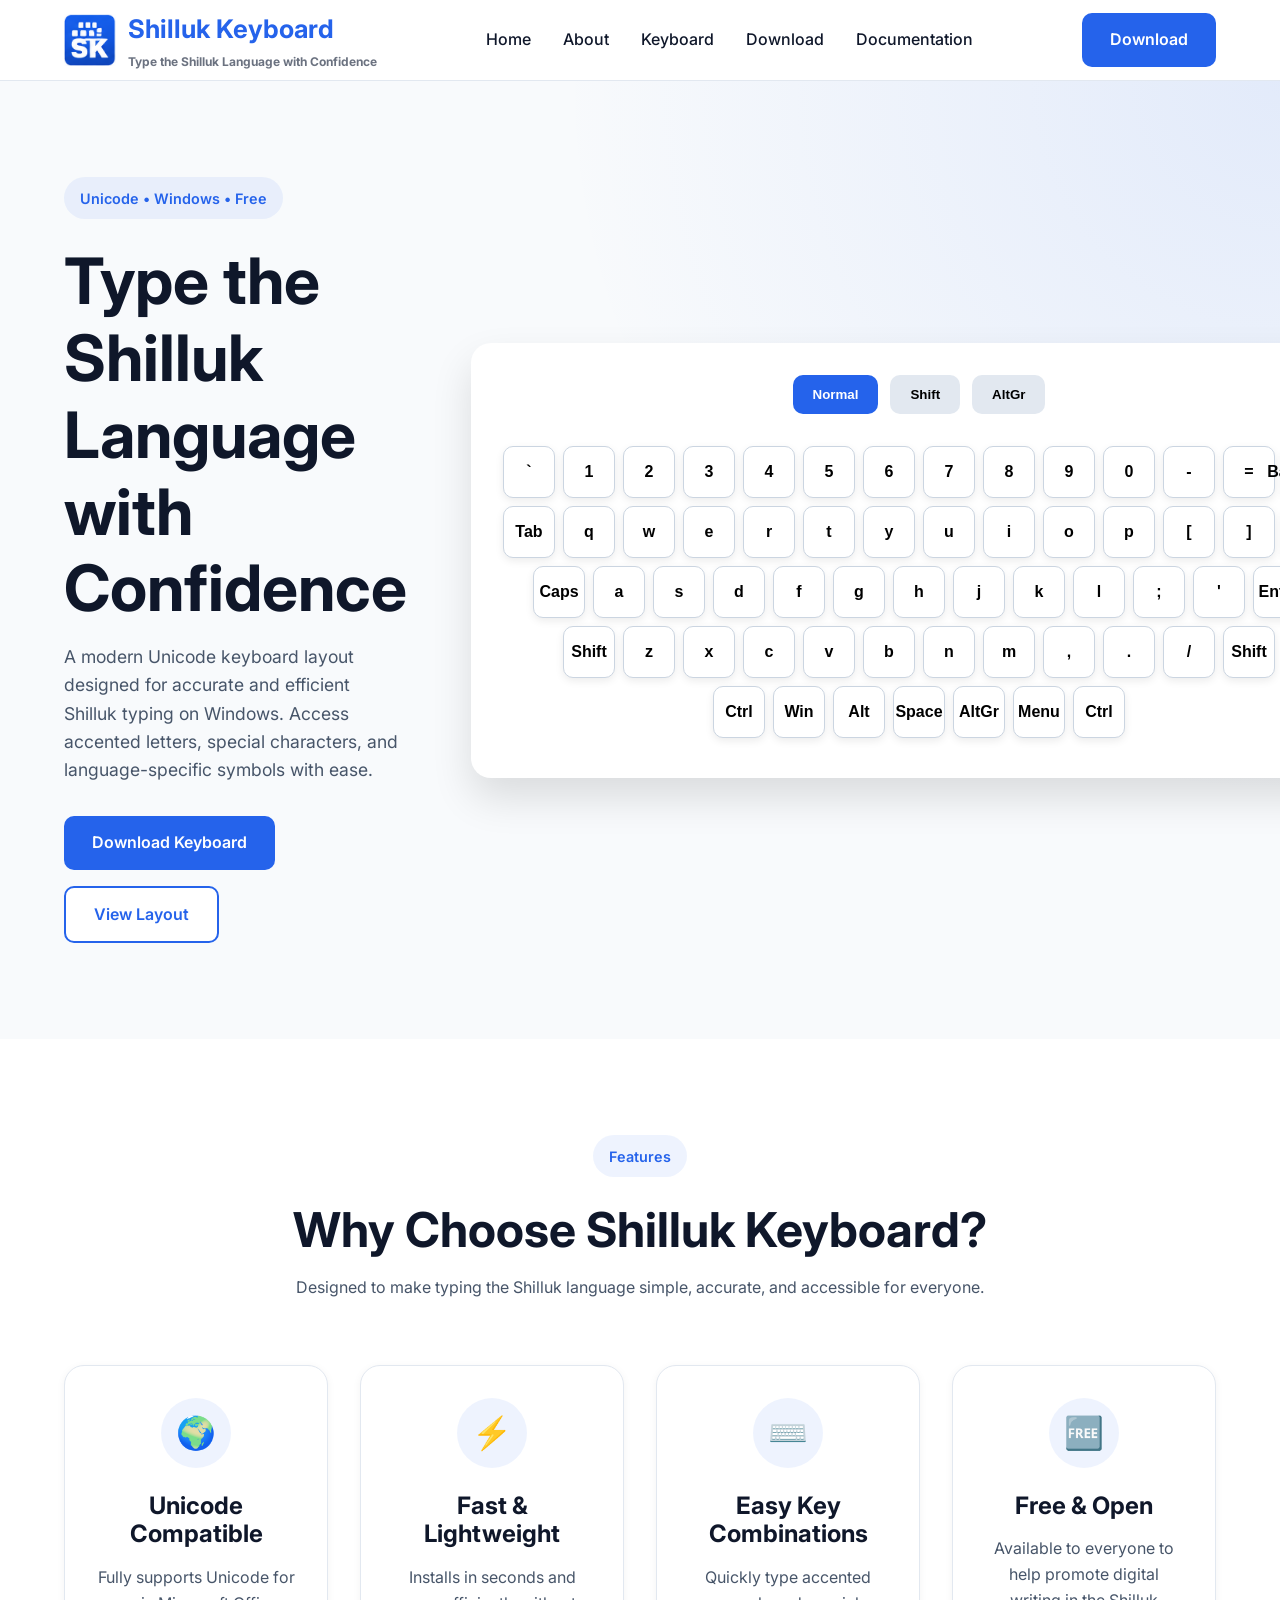
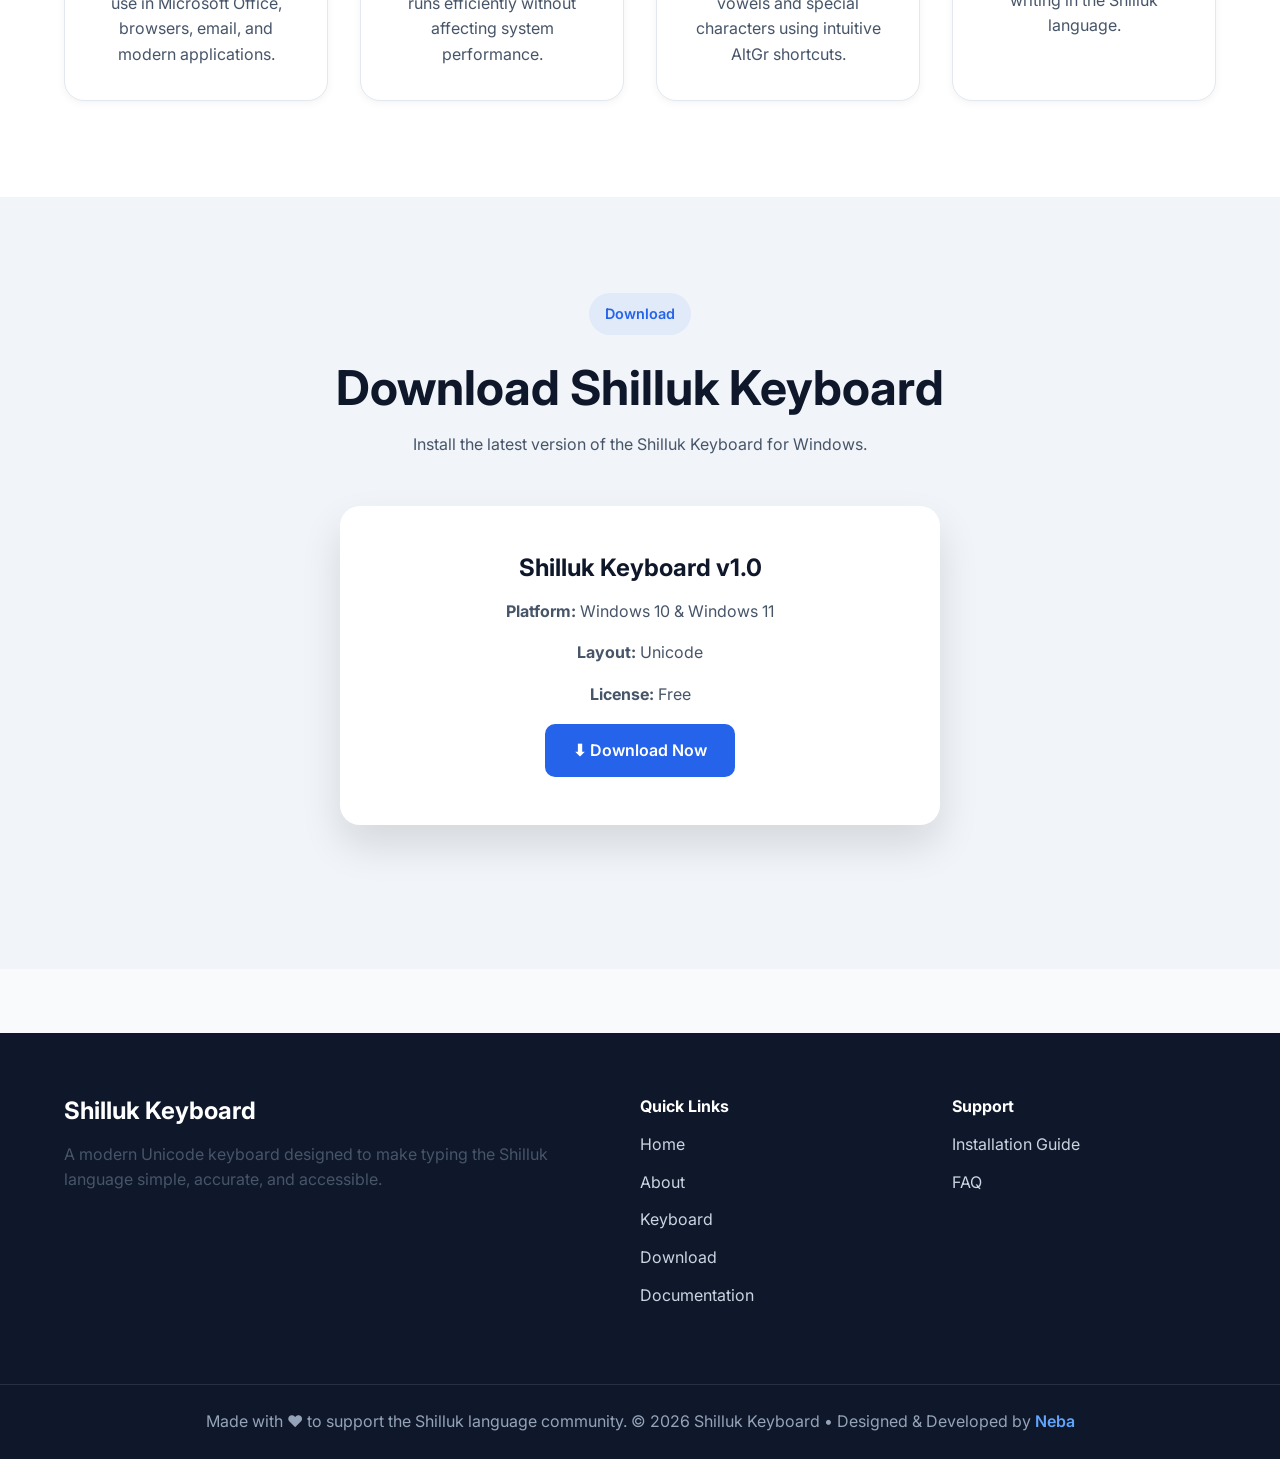
==== index.html @ 6bb29a03 "Add files via upload" ====
<!DOCTYPE html>
<html lang="en">
<head>

    <meta charset="UTF-8">
    <meta name="viewport" content="width=device-width, initial-scale=1.0">

    <title>Shilluk Keyboard</title>

    <meta name="description"
          content="A modern Unicode keyboard for typing the Shilluk language on Windows.">

    <!-- Google Font -->
    <link rel="preconnect" href="https://fonts.googleapis.com">
    <link rel="preconnect" href="https://fonts.gstatic.com" crossorigin>

    <link href="https://fonts.googleapis.com/css2?family=Inter:wght@300;400;500;600;700;800&display=swap"
          rel="stylesheet">

    <!-- CSS -->
    <link rel="stylesheet" href="assets/css/style.css">

</head>

<body>

<!-- ==========================================
     NAVBAR
=========================================== -->

<header>

    <div class="container">

        <nav class="navbar">

            <a href="index.html" class="logo">

    <img src="assets/css/Images/Logo.png" alt="Shilluk Keyboard Logo">

    <div class="logo-text">
        <span class="logo-title">Shilluk Keyboard</span>
        <span class="logo-subtitle">Type the Shilluk Language with Confidence</span>
    </div>

</a>
                <ul class="nav-links">

                <li><a href="index.html">Home</a></li>
                <li><a href="about.html">About</a></li>
                <li><a href="keyboard.html">Keyboard</a></li>
                <li><a href="download.html">Download</a></li>
                <li><a href="documentation.html">Documentation</a></li>

</ul>

            <a href="download.html" class="btn btn-primary">
                Download
            </a>

        </nav>

    </div>

</header>

<!-- ==========================================
     HERO
=========================================== -->

<section class="hero">

    <div class="container hero-content">

        <div class="hero-text">

            <span class="badge">
                Unicode • Windows • Free
            </span>

            <h1>
                Type the Shilluk Language with Confidence
            </h1>

            <p>
                A modern Unicode keyboard layout designed for accurate and
                efficient Shilluk typing on Windows. Access accented letters,
                special characters, and language-specific symbols with ease.
            </p>

            <div class="hero-buttons">

                <a href="download.html" class="btn btn-primary">
                   Download Keyboard
                </a>
               
                <a href="keyboard.html" class="btn btn-outline">
                   View Layout
                </a>

            </div>

        </div>

        <div class="hero-image">

    <div class="keyboard-preview">

       <div class="keyboard-header">

    <button class="layer-btn active" data-layer="normal">Normal</button>

    <button class="layer-btn" data-layer="shift">Shift</button>

    <button class="layer-btn" data-layer="altgr">AltGr</button>

    <p class="keyboard-scroll-hint">
    ← Swipe to see all keys →
   </p>

</div>

        <div id="keyboard"></div>

       </div>

</div>

</div> <!-- Close hero-content -->

</section>
<!-- ==========================================
     FEATURES
=========================================== -->

<section class="features">

    <div class="container">

        <div class="text-center">

            <span class="badge">Features</span>

            <h2>Why Choose Shilluk Keyboard?</h2>

            <p>
                Designed to make typing the Shilluk language simple,
                accurate, and accessible for everyone.
            </p>

        </div>

        <div class="features-grid mt-4">

            <div class="feature-card">

                <div class="feature-icon">🌍</div>

                <h3>Unicode Compatible</h3>

                <p>
                    Fully supports Unicode for use in Microsoft Office,
                    browsers, email, and modern applications.
                </p>

            </div>

            <div class="feature-card">

                <div class="feature-icon">⚡</div>

                <h3>Fast & Lightweight</h3>

                <p>
                    Installs in seconds and runs efficiently without
                    affecting system performance.
                </p>

            </div>

            <div class="feature-card">

                <div class="feature-icon">⌨️</div>

                <h3>Easy Key Combinations</h3>

                <p>
                    Quickly type accented vowels and special characters
                    using intuitive AltGr shortcuts.
                </p>

            </div>

            <div class="feature-card">

                <div class="feature-icon">🆓</div>

                <h3>Free & Open</h3>

                <p>
                    Available to everyone to help promote digital writing
                    in the Shilluk language.
                </p>

            </div>

        </div>

    </div>

</section>
<script src="assets/css/js/keyboard.js"></script>

<!-- ==========================================
     DOWNLOAD
=========================================== -->

<section class="download">

    <div class="container">

        <div class="text-center">

            <span class="badge">Download</span>

            <h2>Download Shilluk Keyboard</h2>

            <p>
                Install the latest version of the Shilluk Keyboard for Windows.
            </p>

        </div>

        <div class="download-card">

            <h3>Shilluk Keyboard v1.0</h3>

            <p><strong>Platform:</strong> Windows 10 & Windows 11</p>

            <p><strong>Layout:</strong> Unicode</p>

            <p><strong>License:</strong> Free</p>

            <a href="downloads/ShillukKeyboard.zip" class="btn btn-primary">
             ⬇ Download Now
            </a>

        </div>

    </div>

</section>

<!-- ==========================================
     FOOTER
=========================================== -->

<footer>

    <div class="container footer-content">

        <div>

            <h3>Shilluk Keyboard</h3>

            <p>
                A modern Unicode keyboard designed to make typing the Shilluk
                language simple, accurate, and accessible.
            </p>

        </div>

        <div>

            <h4>Quick Links</h4>

            <ul class="footer-links">

              <li><a href="index.html">Home</a></li>
              <li><a href="about.html">About</a></li>
              <li><a href="keyboard.html">Keyboard</a></li>
              <li><a href="download.html">Download</a></li>
              <li><a href="documentation.html">Documentation</a></li>

            </ul>

        </div>

        <div>

            <h4>Support</h4>

            <ul class="footer-links">

             <li><a href="documentation.html">Installation Guide</a></li>
             <li><a href="documentation.html">FAQ</a></li>

            </ul>

        </div>

    </div>

    <div class="footer-bottom">

        Made with ❤️ to support the Shilluk language community.

        © 2026 Shilluk Keyboard • Designed & Developed by
<a href="about.html" class="developer-link">Neba</a>

    </div>

</footer>

</body>
</html>
---- assets/css/style.css ----
/* ==========================================================
   Global Styles
   Shilluk Keyboard
========================================================== */

@import url("variables.css");
@import url("components.css");

/* ===========================
   Reset
=========================== */

*,
*::before,
*::after{
    margin:0;
    padding:0;
    box-sizing:border-box;
}

html{
    scroll-behavior:smooth;
}

body{
    font-family:var(--font-family);
    background:var(--background);
    color:var(--text);
    line-height:var(--line-height);
    -webkit-font-smoothing:antialiased;
}

/* ===========================
   Typography
=========================== */

h1,h2,h3,h4,h5,h6{
    font-weight:var(--fw-bold);
    line-height:1.2;
    color:var(--text);
}

h1{
    font-size:clamp(2.8rem,5vw,4.5rem);
}

h2{
    font-size:clamp(2rem,4vw,3rem);
}

h3{
    font-size:1.5rem;
}

p{
    color:var(--text-light);
    margin-top:1rem;
}

a{
    color:inherit;
    text-decoration:none;
}

img{
    max-width:100%;
    display:block;
}

/* ===========================
   Layout
=========================== */

.container{
    width:min(90%, var(--container));
    margin:auto;
}

section{
    padding:6rem 0;
}

/* ===========================
   Buttons
=========================== */

.btn{
    display:inline-flex;
    align-items:center;
    justify-content:center;
    gap:.6rem;

    padding:14px 28px;

    border:none;
    border-radius:var(--radius-md);

    font-weight:600;

    cursor:pointer;

    transition:var(--transition);

    text-decoration:none;
}

.btn-primary{
    background:var(--primary);
    color:white;
}

.btn-primary:hover{
    background:var(--primary-dark);
    transform:translateY(-2px);
    box-shadow:var(--shadow-md);
}

.btn-outline{
    border:2px solid var(--primary);
    color:var(--primary);
    background:white;
}

.btn-outline:hover{
    background:var(--primary);
    color:white;
}

/* ===========================
   Cards
=========================== */

.card{
    background:white;
    border-radius:var(--radius-lg);
    padding:2rem;
    box-shadow:var(--shadow-sm);
    transition:var(--transition);
}

.card:hover{
    transform:translateY(-6px);
    box-shadow:var(--shadow-lg);
}

/* ===========================
   Utilities
=========================== */

.text-center{
    text-align:center;
}

.mt-1{margin-top:1rem;}
.mt-2{margin-top:2rem;}
.mt-3{margin-top:3rem;}
.mt-4{margin-top:4rem;}

.grid{
    display:grid;
    gap:2rem;
}

/* ===========================
   Responsive
=========================== */

@media(max-width:768px){

    section{
        padding:4rem 0;
    }

    .btn{
        width:100%;
    }

}

/* ==========================================
   MOBILE RESPONSIVE FIX
   ========================================== */

html,
body {
    max-width: 100%;
    overflow-x: hidden;
}

@media (max-width: 768px) {

    .container {
        width: 100%;
        max-width: 100%;
        padding-left: 16px;
        padding-right: 16px;
    }

    /* Navbar */
    .navbar {
        flex-wrap: wrap;
        gap: 12px;
    }

    .logo {
        max-width: 70%;
    }

    .logo img {
        width: 38px;
        height: 38px;
    }

    .logo-title {
        font-size: 18px;
    }

    .logo-subtitle {
        font-size: 9px;
        line-height: 1.3;
    }

    .nav-links {
        display: none;
    }

    .navbar > .btn {
        margin-left: auto;
        padding: 10px 22px;
        font-size: 12px;
    }

    /* Hero */
    .hero {
        min-height: auto;
        padding: 55px 16px 40px;
        text-align: center;
    }

    .hero h1 {
        max-width: 100%;
        font-size: clamp(28px, 8vw, 42px);
        line-height: 1.15;
        overflow-wrap: break-word;
    }

    .hero p {
        max-width: 100%;
        font-size: 14px;
        line-height: 1.7;
    }

    .hero-buttons {
        display: flex;
        flex-direction: column;
        width: 100%;
        gap: 12px;
    }

    .hero-buttons .btn {
        width: 100%;
        max-width: 100%;
    }

   /* Keyboard card — mobile */

.keyboard-card {
    width: 100%;
    max-width: 100%;
    padding: 16px 10px;
    overflow-x: auto;
    overflow-y: hidden;
    -webkit-overflow-scrolling: touch;
}

.keyboard,
#keyboard {
    width: max-content;
    min-width: 680px;
    max-width: none;
}

.keyboard-row {
    display: flex;
    width: max-content;
    min-width: 680px;
    gap: 5px;
    margin-bottom: 6px;
}

.keyboard .key,
#keyboard .key {
    flex: 0 0 42px;
    width: 42px;
    min-width: 42px;
    height: 40px;
    padding: 4px;
    font-size: 12px;
    border-radius: 7px;
}

.keyboard .key-backspace,
#keyboard .key-backspace {
    flex-basis: 75px;
    width: 75px;
}

.keyboard .key-tab,
#keyboard .key-tab {
    flex-basis: 58px;
    width: 58px;
}

.keyboard .key-caps,
#keyboard .key-caps {
    flex-basis: 68px;
    width: 68px;
}

.keyboard .key-enter,
#keyboard .key-enter {
    flex-basis: 68px;
    width: 68px;
}

.keyboard .key-shift,
#keyboard .key-shift {
    flex-basis: 75px;
    width: 75px;
}

.keyboard .key-space,
#keyboard .key-space {
    flex-basis: 170px;
    width: 170px;
}

.keyboard .key-control,
#keyboard .key-control,
.keyboard .key-alt,
#keyboard .key-alt,
.keyboard .key-altgr,
#keyboard .key-altgr {
    flex-basis: 55px;
    width: 55px;
}

    /* General sections */
    .features,
    .download,
    .documentation,
    .about-section {
        padding-left: 16px;
        padding-right: 16px;
    }

    .section-title {
        font-size: 28px;
        line-height: 1.2;
    }

    .section-description {
        font-size: 14px;
        line-height: 1.6;
    }

    /* Cards */
    .feature-grid,
    .features-grid {
        grid-template-columns: 1fr;
    }

    .download-card,
    .about-card,
    .documentation-card {
        width: 100%;
        max-width: 100%;
        padding: 24px 18px;
    }

    /* Footer */
    footer {
        text-align: center;
        padding: 25px 16px;
    }
}

/* Smaller phones */
@media (max-width: 480px) {

    .keyboard-card {
        padding: 12px 5px;
    }

    .keyboard-row {
        gap: 3px;
        margin-bottom: 4px;
    }

    .keyboard .key,
    #keyboard .key {
        height: 30px;
        font-size: 9px;
        border-radius: 5px;
    }

    .keyboard-header {
        gap: 5px;
        margin-bottom: 14px;
    }

    .layer-btn {
        padding: 8px 11px;
        font-size: 10px;
    }
}

/* ==========================================
   MOBILE RESPONSIVE LAYOUT
========================================== */

@media (max-width: 900px) {

    /* Page layout */

    html,
    body {
        width: 100%;
        overflow-x: clip;
    }

    .container {
        width: 100%;
        max-width: 100%;
        padding-left: 16px;
        padding-right: 16px;
    }

    /* Header */

    .navbar {
        height: auto;
        min-height: 75px;
        padding: 12px 0;
        flex-wrap: wrap;
        gap: 12px;
    }

    .logo {
        min-width: 0;
        flex: 1;
    }

    .logo img {
        width: 40px;
        height: 40px;
        flex-shrink: 0;
    }

    .logo-title {
        font-size: 16px;
    }

    .logo-subtitle {
        font-size: 9px;
    }

    .nav-links {
        display: none;
    }

    .navbar > .btn {
        width: auto;
        padding: 10px 18px;
        font-size: 12px;
    }

    /* Hero */

    .hero {
        min-height: auto;
        padding: 50px 0;
    }

    .hero-content {
        display: grid;
        grid-template-columns: minmax(0, 1fr);
        gap: 35px;
        width: 100%;
        min-width: 0;
        text-align: center;
    }

    .hero-text {
        width: 100%;
        min-width: 0;
    }

    .hero h1 {
        font-size: clamp(28px, 7vw, 42px);
        line-height: 1.2;
        overflow-wrap: break-word;
    }

    .hero p {
        max-width: 100%;
        font-size: 15px;
        line-height: 1.7;
    }

    .hero-buttons {
        display: flex;
        flex-direction: column;
        gap: 12px;
    }

    .hero-buttons .btn {
        width: 100%;
    }

    /* Keyboard preview */

    .hero-image {
        display: block;
        width: 100%;
        min-width: 0;
    }

    .keyboard-preview {
        width: 100%;
        min-width: 0;
        max-width: 100%;
        padding: 20px 12px;
        overflow: hidden;
    }

    .keyboard-header {
        display: flex;
        justify-content: center;
        flex-wrap: wrap;
        gap: 8px;
        margin-bottom: 20px;
    }

    .layer-btn {
        padding: 9px 13px;
        font-size: 12px;
    }

    /* Scroll only the keyboard */

    #keyboard {
        display: block;
        width: 100%;
        min-width: 0;
        max-width: 100%;
        overflow-x: auto;
        overflow-y: hidden;
        -webkit-overflow-scrolling: touch;
        padding: 5px 0 12px;
    }

    #keyboard .keyboard-row {
        display: flex;
        justify-content: center;
        width: max-content;
        min-width: 100%;
        gap: 6px;
        margin-bottom: 7px;
    }

    #keyboard .key {
        flex: 0 0 44px;
        width: 44px;
        min-width: 44px;
        height: 44px;
        padding: 4px;
        font-size: 12px;
        border-radius: 7px;
        white-space: nowrap;
    }

    #keyboard .key-backspace,
    #keyboard .key-shift {
        flex-basis: 75px;
    }

    #keyboard .key-tab {
        flex-basis: 60px;
    }

    #keyboard .key-caps,
    #keyboard .key-enter {
        flex-basis: 68px;
    }

    #keyboard .key-space {
        flex-basis: 180px;
    }

    #keyboard .key-control,
    #keyboard .key-alt,
    #keyboard .key-altgr {
        flex-basis: 55px;
    }

    /* Other sections */

    .features-grid {
        grid-template-columns: minmax(0, 1fr);
        gap: 20px;
    }

    .download-card {
        width: 100%;
        padding: 25px 16px;
    }

    .footer-content {
        grid-template-columns: 1fr;
        text-align: center;
    }

    .keyboard-wrapper {
        grid-template-columns: minmax(0, 1fr);
    }

    .keyboard-container {
        width: 100%;
        min-width: 0;
        padding: 20px 12px;
    }

    .key-info {
        position: static;
    }
}

.keyboard-scroll-hint {
    display: none;
}

@media (max-width: 900px) {
    .keyboard-scroll-hint {
        display: block;
        text-align: center;
        font-size: 12px;
        margin: 0 0 12px;
        color: #64748b;
    }
}
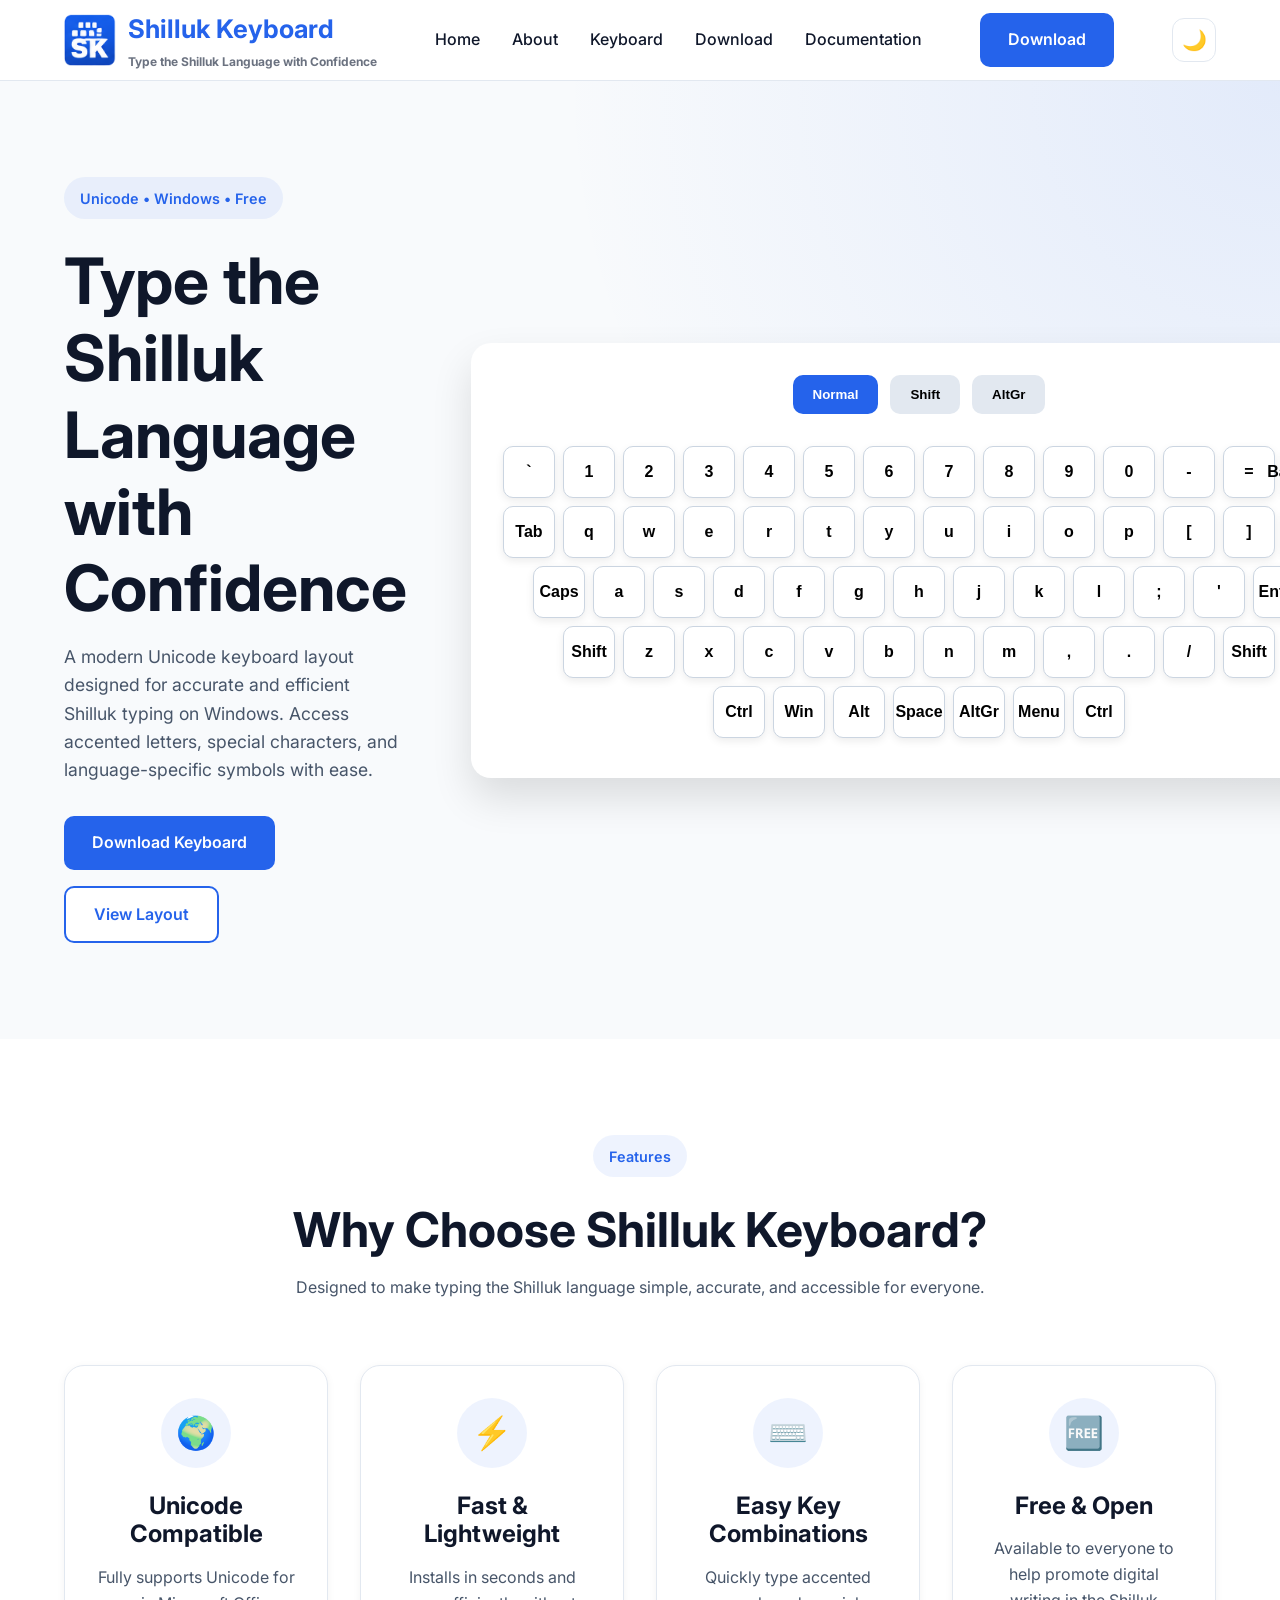
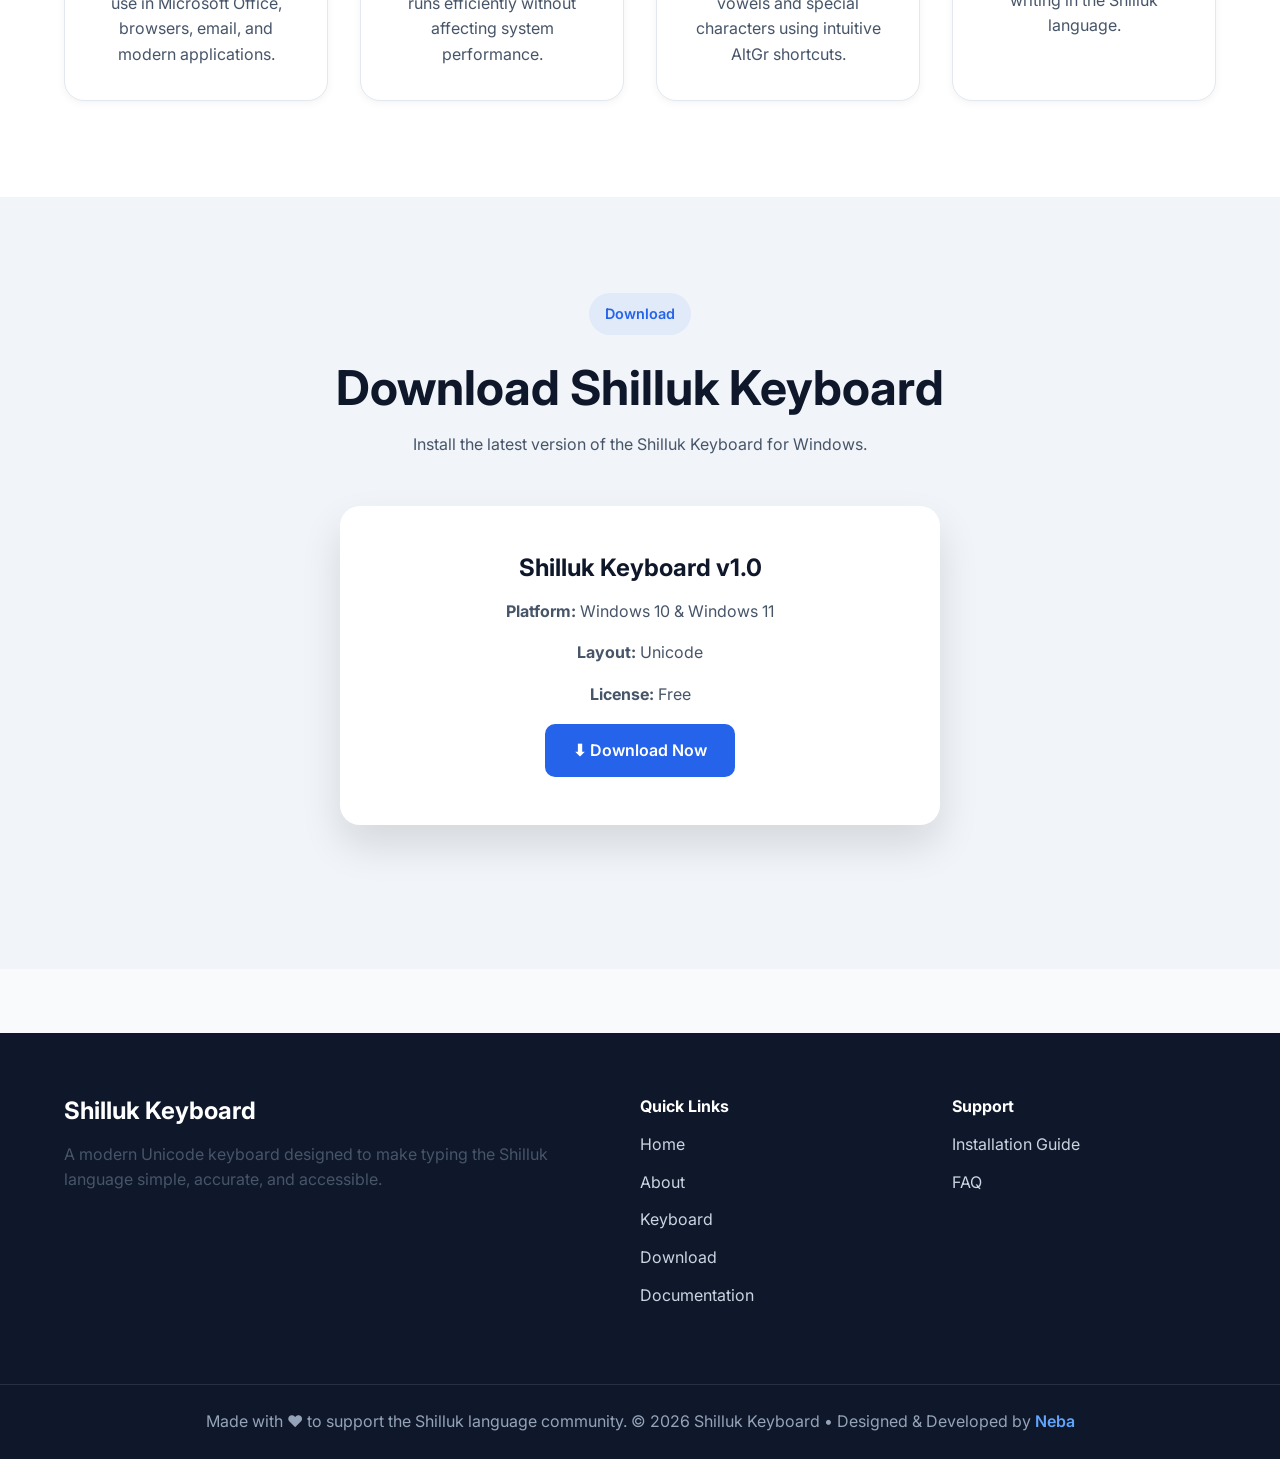
==== commit 65fc5e1c: "Add files via upload" ====
--- a/index.html
+++ b/index.html
@@ -4,6 +4,9 @@
 
     <meta charset="UTF-8">
     <meta name="viewport" content="width=device-width, initial-scale=1.0">
+    <meta name="google-site-verification" content="bHVoPJMn5TCchP2yAQU5eKvgSsZu8FkCP6j3ulEYtjs" />
+
+    <link rel="icon" type="image/png" href="assets/css/Images/Logo.png">
 
     <title>Shilluk Keyboard</title>
 
@@ -57,6 +60,13 @@
             <a href="download.html" class="btn btn-primary">
                 Download
             </a>
+            
+            <button id="theme-toggle" class="theme-toggle"
+              type="button" aria-label="Switch to dark mode"
+              title="Toggle dark mode">
+              🌙
+            </button>
+
 
         </nav>
 
@@ -312,5 +322,7 @@
 
 </footer>
 
+<script src="assets/css/js/theme.js"></script>
+
 </body>
 </html>
--- a/assets/css/style.css
+++ b/assets/css/style.css
@@ -648,4 +648,174 @@
         margin: 0 0 12px;
         color: #64748b;
     }
-}+}
+
+
+/* =====================================
+   DARK MODE FIXES
+===================================== */
+
+[data-theme="dark"] body {
+    background: var(--background);
+    color: var(--text);
+}
+
+[data-theme="dark"] header {
+    background: rgba(15, 23, 42, 0.96);
+    border-bottom-color: var(--border);
+}
+
+[data-theme="dark"] .nav-links a {
+    color: #e2e8f0;
+}
+
+[data-theme="dark"] .nav-links a:hover {
+    color: #60a5fa;
+}
+
+[data-theme="dark"] .features,
+[data-theme="dark"] .download,
+[data-theme="dark"] .keyboard-section {
+    background: var(--background);
+}
+
+[data-theme="dark"] .feature-card,
+[data-theme="dark"] .download-card,
+[data-theme="dark"] .keyboard-preview,
+[data-theme="dark"] .keyboard-container,
+[data-theme="dark"] .key-info {
+    background: var(--surface);
+    color: var(--text);
+    border-color: var(--border);
+}
+
+[data-theme="dark"] .features h2,
+[data-theme="dark"] .features h3,
+[data-theme="dark"] .features p,
+[data-theme="dark"] .download-card h2,
+[data-theme="dark"] .download-card p {
+    color: var(--text);
+}
+
+[data-theme="dark"] .feature-icon,
+[data-theme="dark"] .character-preview {
+    background: #1e293b;
+    color: #93c5fd;
+}
+
+[data-theme="dark"] .key {
+    background: #1e293b;
+    color: #f1f5f9;
+    border-color: #475569;
+}
+
+[data-theme="dark"] .key:hover {
+    background: var(--primary);
+    color: white;
+}
+
+[data-theme="dark"] .layer-btn {
+    background: #334155;
+    color: #f1f5f9;
+}
+
+[data-theme="dark"] .layer-btn.active {
+    background: var(--primary);
+    color: white;
+}
+
+[data-theme="dark"] .theme-toggle {
+    background: #1e293b;
+    color: #facc15;
+    border: 1px solid #475569;
+}
+
+
+.theme-toggle {
+    width: 44px;
+    height: 44px;
+    flex-shrink: 0;
+    border: 1px solid var(--border);
+    border-radius: 12px;
+    background: var(--surface);
+    color: var(--text);
+    font-size: 20px;
+    cursor: pointer;
+    display: inline-flex;
+    align-items: center;
+    justify-content: center;
+    transition: background .2s ease, transform .2s ease;
+}
+
+.theme-toggle:hover {
+    transform: translateY(-2px);
+}
+
+@media (max-width: 900px) {
+    .theme-toggle {
+        width: 40px;
+        height: 40px;
+    }
+}
+
+
+/* =====================================
+   DARK MODE — ALL INNER PAGES
+===================================== */
+
+[data-theme="dark"] .card,
+[data-theme="dark"] .about-card,
+[data-theme="dark"] .project-card,
+[data-theme="dark"] .info-card,
+[data-theme="dark"] .download-card,
+[data-theme="dark"] .keyboard-container,
+[data-theme="dark"] .key-info,
+[data-theme="dark"] .keyboard-wrapper > div {
+    background-color: #111827;
+    color: #f1f5f9;
+    border-color: #334155;
+}
+
+[data-theme="dark"] .card h1,
+[data-theme="dark"] .card h2,
+[data-theme="dark"] .card h3,
+[data-theme="dark"] .about-card h1,
+[data-theme="dark"] .about-card h2,
+[data-theme="dark"] .about-card h3,
+[data-theme="dark"] .project-card h1,
+[data-theme="dark"] .project-card h2,
+[data-theme="dark"] .project-card h3,
+[data-theme="dark"] .info-card h1,
+[data-theme="dark"] .info-card h2,
+[data-theme="dark"] .info-card h3,
+[data-theme="dark"] .download-card h1,
+[data-theme="dark"] .download-card h2,
+[data-theme="dark"] .download-card h3 {
+    color: #f1f5f9;
+}
+
+[data-theme="dark"] .card p,
+[data-theme="dark"] .about-card p,
+[data-theme="dark"] .project-card p,
+[data-theme="dark"] .info-card p,
+[data-theme="dark"] .download-card p,
+[data-theme="dark"] .keyboard-container p,
+[data-theme="dark"] .key-info p {
+    color: #cbd5e1;
+}
+
+[data-theme="dark"] .keyboard-container .key,
+[data-theme="dark"] .keyboard-preview .key {
+    background-color: #1e293b;
+    color: #f1f5f9;
+    border-color: #475569;
+}
+
+[data-theme="dark"] footer {
+    background-color: #020617;
+    color: #e2e8f0;
+}
+
+[data-theme="dark"] footer a {
+    color: #cbd5e1;
+}
